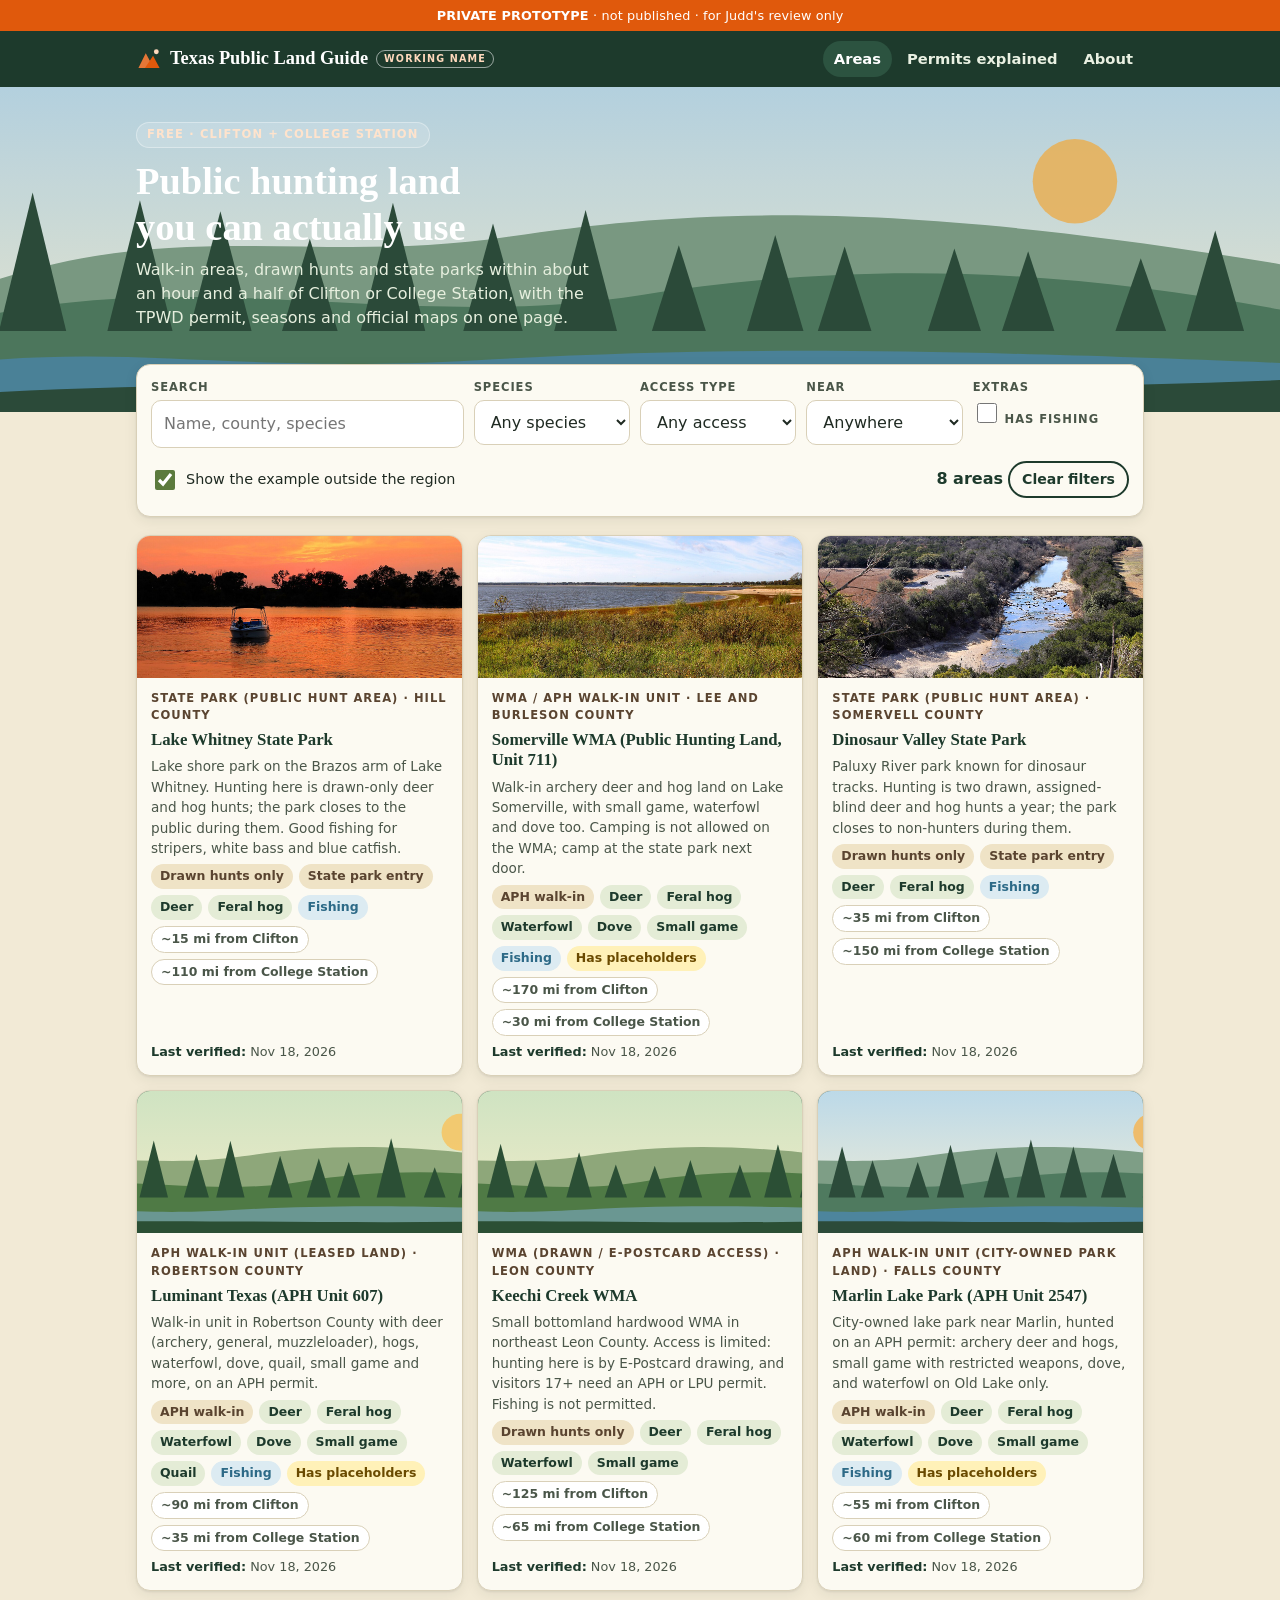
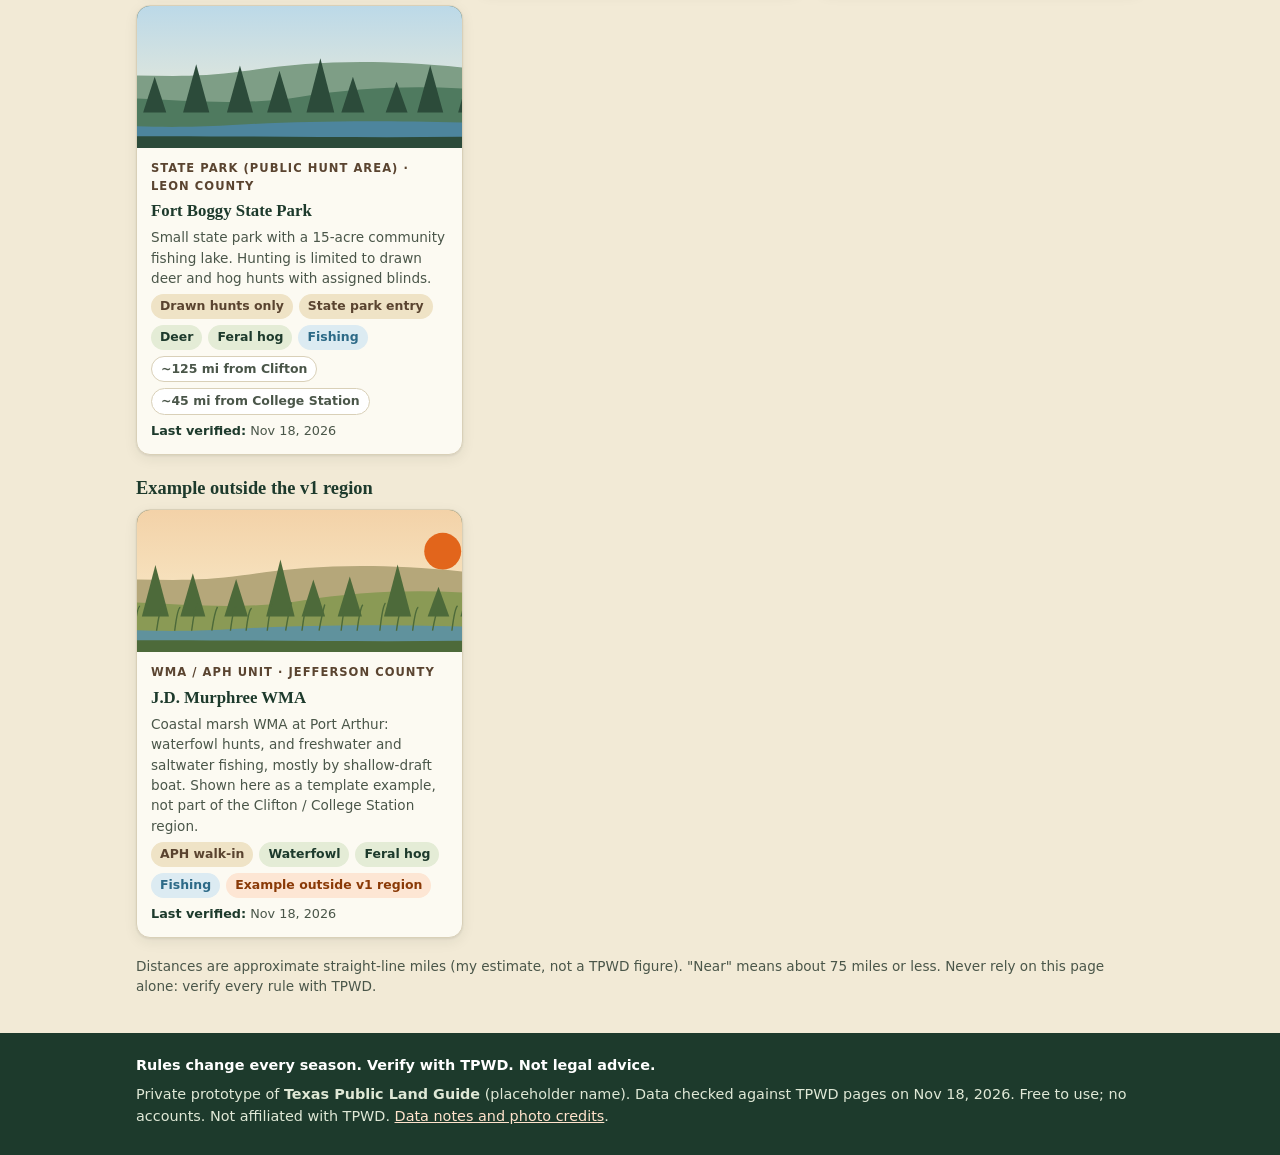
==== index.html @ 7021a3df "Publish the Texas Public Land Guide at the repository root. The finished static site is ready for Gi" ====
<!doctype html><html lang="en"><head><meta charset="utf-8"><meta name="viewport" content="width=device-width,initial-scale=1,viewport-fit=cover"><meta name="theme-color" content="#1d3a2c"><link rel="manifest" href="manifest.webmanifest"><link rel="icon" type="image/png" sizes="192x192" href="icons/icon-192.png"><link rel="apple-touch-icon" sizes="180x180" href="icons/apple-touch-icon.png"><meta name="apple-mobile-web-app-capable" content="yes"><meta name="mobile-web-app-capable" content="yes"><meta name="apple-mobile-web-app-status-bar-style" content="black-translucent"><meta name="apple-mobile-web-app-title" content="TX Public Land"><meta name="robots" content="noindex,nofollow"><link rel="stylesheet" href="css/styles.css"><title>Texas Public Land Guide (working name) · private prototype</title></head>
<body data-page="home"><div id="chrome-top"></div>
<section class="hero"><div class="art" id="hero-art" aria-hidden="true"></div><div class="hero-inner wrap">
<span class="eyebrow">Free · Clifton + College Station</span>
<h1>Public hunting land you can actually use</h1>
<p>Walk-in areas, drawn hunts and state parks within about an hour and a half of Clifton or College Station, with the TPWD permit, seasons and official maps on one page.</p></div></section>
<main class="wrap">
<div class="finder"><form id="finder" role="search" aria-label="Find an area" autocomplete="off">
<div class="field"><label for="q">Search</label><input id="q" name="q" type="search" placeholder="Name, county, species"></div>
<div class="field"><label for="species">Species</label><select id="species" name="species"><option value="">Any species</option><option value="deer">Deer</option><option value="hog">Feral hog</option><option value="waterfowl">Waterfowl</option><option value="dove">Dove</option><option value="small-game">Small game</option><option value="quail">Quail</option></select></div>
<div class="field"><label for="access">Access type</label><select id="access" name="access"><option value="">Any access</option><option value="aph">APH walk-in</option><option value="drawn">Drawn only</option><option value="state-park">State park entry</option></select></div>
<div class="field"><label for="near">Near</label><select id="near" name="near"><option value="">Anywhere</option><option value="clifton">Clifton</option><option value="college-station">College Station</option></select></div>
<div class="field"><span class="flabel">Extras</span><label class="check"><input type="checkbox" name="fishing" id="fishing"> Has fishing</label></div>
<div class="finder-actions" style="grid-column:1/-1"><label class="check"><input type="checkbox" name="outside" id="outside" checked> Show the example outside the region</label><span><span class="count" id="count" aria-live="polite"></span> <button class="btn ghost small" type="button" id="clear">Clear filters</button></span></div>
</form></div>
<div id="list"></div>
<p class="small muted" style="margin-top:18px">Distances are approximate straight-line miles (my estimate, not a TPWD figure). "Near" means about 75 miles or less. Never rely on this page alone: verify every rule with TPWD.</p>
</main><div id="chrome-bottom"></div><script src="data/areas.js"></script><script src="data/photos.js"></script><script src="data/hunting-bot.js"></script><script src="js/app.js"></script></body></html>
---- css/styles.css ----
:root{
  --forest:#1d3a2c; --forest-2:#2c5340; --moss:#5b7a3d; --moss-soft:#e4ecd6;
  --bark:#5a4430; --sand:#f2ead6; --paper:#fcfaf2; --ink:#1f2a22; --ink-soft:#4a5649; --ink-faint:#707a6e;
  --blaze:#e0590c; --blaze-soft:#fde6d4; --water:#2d6a87; --water-soft:#dcebf2;
  --warn-bg:#fff1b8; --warn-ink:#6a4a00; --line:#d9d0b8; --radius:14px;
  --shadow:0 1px 2px rgba(31,42,34,.08),0 4px 14px rgba(31,42,34,.07);
  --serif:Georgia,"Times New Roman",serif; --sans:system-ui,-apple-system,"Segoe UI",Roboto,sans-serif;
}
*{box-sizing:border-box}
html{-webkit-text-size-adjust:100%}
body{margin:0;font-family:var(--sans);color:var(--ink);background:var(--sand);line-height:1.5;font-size:16px}
a{color:var(--water)} a:hover{color:var(--blaze)}
img,svg{max-width:100%}
.wrap{max-width:1040px;margin:0 auto;padding:0 16px}
h1,h2,h3{font-family:var(--serif);line-height:1.2;color:var(--forest);margin:0 0 .5rem}
h1{font-size:1.75rem} h2{font-size:1.3rem;margin-top:0} h3{font-size:1.05rem}
p{margin:.4rem 0 .8rem}
.muted{color:var(--ink-soft)} .small{font-size:.85rem}

/* banner + header */
.proto-bar{background:var(--blaze);color:#fff;font-size:.8rem;font-weight:700;text-align:center;padding:6px 10px;letter-spacing:.01em}
.proto-bar span{font-weight:500}
.site-header{background:var(--forest);color:#fff;position:sticky;top:0;z-index:20}
.site-header .inner{display:flex;align-items:center;justify-content:space-between;gap:10px;padding:10px 16px;flex-wrap:wrap}
.brand{display:flex;align-items:center;gap:8px;color:#fff;text-decoration:none;font-family:var(--serif);font-size:1.15rem;font-weight:700}
.brand svg{width:26px;height:26px}
.working{font:700 .6rem/1 var(--sans);letter-spacing:.12em;text-transform:uppercase;border:1px solid rgba(255,255,255,.55);border-radius:99px;padding:3px 7px;color:#ffd9bd}
.nav{display:flex;gap:4px}
.nav a{color:#e9f0e2;text-decoration:none;padding:7px 11px;border-radius:99px;font-size:.92rem;font-weight:600}
.nav a[aria-current="page"],.nav a:hover{background:var(--forest-2);color:#fff}

/* hero */
.hero{background:var(--forest);color:#fff;position:relative;overflow:hidden}
.hero .art{position:absolute;inset:0;opacity:.95}
.hero .art svg{width:100%;height:100%;display:block}
.hero-inner{position:relative;padding:34px 16px 70px}
.hero h1{color:#fff;font-size:1.9rem;max-width:20ch}
.hero p{max-width:46ch;color:#e6efde}
.eyebrow{display:inline-block;background:rgba(255,255,255,.15);border:1px solid rgba(255,255,255,.35);border-radius:99px;padding:3px 10px;font-size:.72rem;font-weight:700;letter-spacing:.1em;text-transform:uppercase;color:#ffe3cc;margin-bottom:10px}

/* finder */
.finder{background:var(--paper);border:1px solid var(--line);border-radius:var(--radius);box-shadow:var(--shadow);padding:14px;margin:-48px 0 18px;position:relative}
.finder form{display:grid;grid-template-columns:1fr;gap:10px}
.field label,.field .flabel{display:block;font-size:.72rem;font-weight:800;letter-spacing:.08em;text-transform:uppercase;color:var(--ink-soft);margin-bottom:3px}
.field select,.field input[type=search]{width:100%;font:inherit;padding:11px 12px;border:1.5px solid var(--line);border-radius:10px;background:#fff;color:var(--ink);min-height:44px}
.field select:focus,.field input:focus{outline:3px solid #b9d3a2;border-color:var(--moss)}
.check{display:flex;gap:8px;align-items:center;font-size:.9rem;min-height:44px}
.check input{width:20px;height:20px;accent-color:var(--moss)}
.finder-actions{display:flex;gap:10px;align-items:center;justify-content:space-between;flex-wrap:wrap}
.btn{display:inline-flex;align-items:center;justify-content:center;gap:6px;font:inherit;font-weight:700;border-radius:99px;padding:10px 16px;min-height:44px;border:2px solid var(--forest);background:var(--forest);color:#fff;text-decoration:none;cursor:pointer}
.btn:hover{background:var(--forest-2);color:#fff}
.btn.ghost{background:transparent;color:var(--forest)}
.btn.ghost:hover{background:var(--moss-soft);color:var(--forest)}
.btn.small{padding:6px 12px;min-height:36px;font-size:.88rem}
.count{font-weight:700;color:var(--forest)}

/* cards */
.grid{display:grid;gap:14px;grid-template-columns:1fr}
.card{background:var(--paper);border:1px solid var(--line);border-radius:var(--radius);box-shadow:var(--shadow);overflow:hidden;display:flex;flex-direction:column}
.card .thumb{display:block;aspect-ratio:16/7;background:var(--forest-2);overflow:hidden;position:relative}
.card .thumb img,.card .thumb svg{width:100%;height:100%;object-fit:cover;display:block}
.card .body{padding:12px 14px 14px;display:flex;flex-direction:column;gap:6px;flex:1}
.card h3{margin:0}
.card h3 a{color:var(--forest);text-decoration:none}
.card h3 a:hover{color:var(--blaze)}
.kicker{font-size:.72rem;font-weight:800;letter-spacing:.09em;text-transform:uppercase;color:var(--bark)}
.chips{display:flex;flex-wrap:wrap;gap:6px}
.chip{display:inline-block;background:var(--moss-soft);color:var(--forest);border-radius:99px;font-size:.78rem;font-weight:700;padding:3px 9px}
.chip.access{background:#efe3c6;color:var(--bark)}
.chip.water{background:var(--water-soft);color:var(--water)}
.chip.near{background:#fff;border:1px solid var(--line);color:var(--ink-soft);font-weight:600}
.chip.out{background:var(--blaze-soft);color:#8a3a07}
.chip.ph{background:var(--warn-bg);color:var(--warn-ink)}
.verified{font-size:.8rem;color:var(--ink-soft);margin-top:auto}
.verified strong{color:var(--forest)}
.empty{background:var(--paper);border:1px dashed var(--line);border-radius:var(--radius);padding:20px;text-align:center}
.section-label{font-family:var(--serif);font-size:1.15rem;margin:22px 0 10px;color:var(--forest)}

/* area page */
.crumb{font-size:.85rem;margin:14px 0 8px}
.area-hero{border-radius:var(--radius);overflow:hidden;position:relative;background:var(--forest-2);box-shadow:var(--shadow)}
.area-hero .art{aspect-ratio:16/8;max-height:340px}
.area-hero .art img,.area-hero .art svg{width:100%;height:100%;object-fit:cover;display:block}
.photo-credit{font-size:.74rem;color:var(--ink-faint);margin:6px 2px 0}
.area-title{margin:14px 0 4px}
.verify-badge{display:inline-flex;gap:6px;align-items:center;background:var(--moss-soft);border:1px solid #bfd1a6;color:var(--forest);font-weight:800;border-radius:99px;padding:5px 12px;font-size:.88rem;margin:6px 0 4px}
.outside-flag{background:var(--blaze-soft);border:1px solid #f1b88d;color:#7a3406;border-radius:10px;padding:10px 12px;margin:10px 0;font-weight:600}
.disclaimer{background:#fff;border-left:5px solid var(--blaze);padding:10px 12px;border-radius:8px;font-weight:700;margin:14px 0}
.panel{background:var(--paper);border:1px solid var(--line);border-radius:var(--radius);box-shadow:var(--shadow);padding:14px 16px;margin:14px 0}
.panel h2{border-bottom:2px solid var(--moss-soft);padding-bottom:6px}
.facts{display:grid;grid-template-columns:1fr;gap:10px;margin:0}
.facts div{background:#fff;border:1px solid var(--line);border-radius:10px;padding:9px 11px}
.facts dt{font-size:.7rem;font-weight:800;letter-spacing:.09em;text-transform:uppercase;color:var(--ink-soft);margin:0 0 2px}
.facts dd{margin:0}
.permit-list{list-style:none;margin:0;padding:0;display:grid;gap:10px}
.permit-list li{background:#fff;border:1px solid var(--line);border-radius:10px;padding:10px 12px}
.permit-list a{font-weight:700}
.btn-row{display:flex;flex-wrap:wrap;gap:8px}
.kv{display:grid;gap:8px;margin:0;padding:0;list-style:none}
.kv li{background:#fff;border:1px solid var(--line);border-radius:10px;padding:9px 11px}
.kv b{display:block;font-size:.72rem;letter-spacing:.08em;text-transform:uppercase;color:var(--ink-soft)}
.kv .conflict{border-color:#e6a46c;background:var(--blaze-soft)}
.kv .conflict b{color:#8a3a07}
sup.cite{font-size:.68em;font-weight:800;margin-left:1px}
sup.cite a{text-decoration:none;color:var(--water)}
.not-stated{color:var(--ink-faint);font-style:italic}
.ph-flag{display:inline-block;background:var(--warn-bg);color:var(--warn-ink);border:1px dashed #b88a00;border-radius:6px;font-weight:800;font-size:.8em;padding:1px 7px}
.seasons{display:grid;gap:10px}
.season{background:#fff;border:1px solid var(--line);border-radius:10px;padding:10px 12px}
.season.placeholder{background:#fffbea;border-style:dashed;border-color:#c9a227}
.season h3{margin:0 0 3px}
.season .when{font-weight:700;color:var(--bark)}
.fish{border-top:5px solid var(--water)}
.fish h2{border-color:var(--water-soft)}
.fish h3{color:var(--water);margin-top:14px}
.checknotes{background:#f4f8fb;border:1px solid #c9dce8;border-radius:10px;padding:10px 14px}
.checknotes ul{margin:.3rem 0 0;padding-left:1.1rem}
.field-notes{border:2px dashed var(--moss);background:#fff;border-radius:var(--radius);padding:14px 16px;color:var(--ink-soft)}
.sources{padding-left:1.3rem;margin:0}
.sources li{margin-bottom:6px}
.sources li::marker{font-weight:800;color:var(--water)}
details.more summary{cursor:pointer;font-weight:700;color:var(--forest);min-height:36px}
.footer{background:var(--forest);color:#dfe8d6;margin-top:36px;padding:22px 0 28px;font-size:.9rem}
.footer a{color:#ffe3cc}
.footer .disc{font-weight:800;color:#fff;margin-bottom:8px}
.prose h2{margin-top:22px}
.prose ul{padding-left:1.2rem}
.table-wrap{overflow-x:auto}
.simple{width:100%;border-collapse:collapse;background:#fff;border:1px solid var(--line);border-radius:10px;overflow:hidden}
.simple th,.simple td{text-align:left;padding:9px 11px;border-bottom:1px solid var(--line);vertical-align:top;font-size:.93rem}
.simple th{background:#efe8d3;font-size:.72rem;letter-spacing:.08em;text-transform:uppercase;color:var(--ink-soft)}

@media (min-width:640px){
  .grid{grid-template-columns:1fr 1fr}
  .finder form{grid-template-columns:2fr 1fr 1fr}
  .facts{grid-template-columns:1fr 1fr}
  .hero h1{font-size:2.4rem}
}
@media (min-width:900px){
  .grid{grid-template-columns:repeat(3,1fr)}
  .finder form{grid-template-columns:2fr 1fr 1fr 1fr 1fr}
}
@media (max-width:560px){
  .site-header .inner{padding:8px 12px}
  .nav a{padding:7px 9px;font-size:.88rem}
  .working{display:none}
  h1{font-size:1.5rem}
}
@media (prefers-reduced-motion:no-preference){ .card{transition:transform .12s} .card:hover{transform:translateY(-2px)} }

/* ---- installed app (standalone) + notch safe areas ---- */
body{padding-left:env(safe-area-inset-left);padding-right:env(safe-area-inset-right)}
.proto-bar{padding-top:calc(6px + env(safe-area-inset-top))}
.footer{padding-bottom:calc(28px + env(safe-area-inset-bottom))}
.site-header .inner{row-gap:6px}
.back{color:#fff;text-decoration:none;font-weight:700;font-size:.95rem;background:var(--forest-2);border:1px solid rgba(255,255,255,.3);border-radius:99px;padding:8px 14px;min-height:40px;display:inline-flex;align-items:center}
.back:hover{background:var(--blaze);color:#fff}
.site-header .inner:has(.back) .brand span.working{display:none}
@media (max-width:560px){ .site-header .inner:has(.back) .brand{font-size:1rem} }
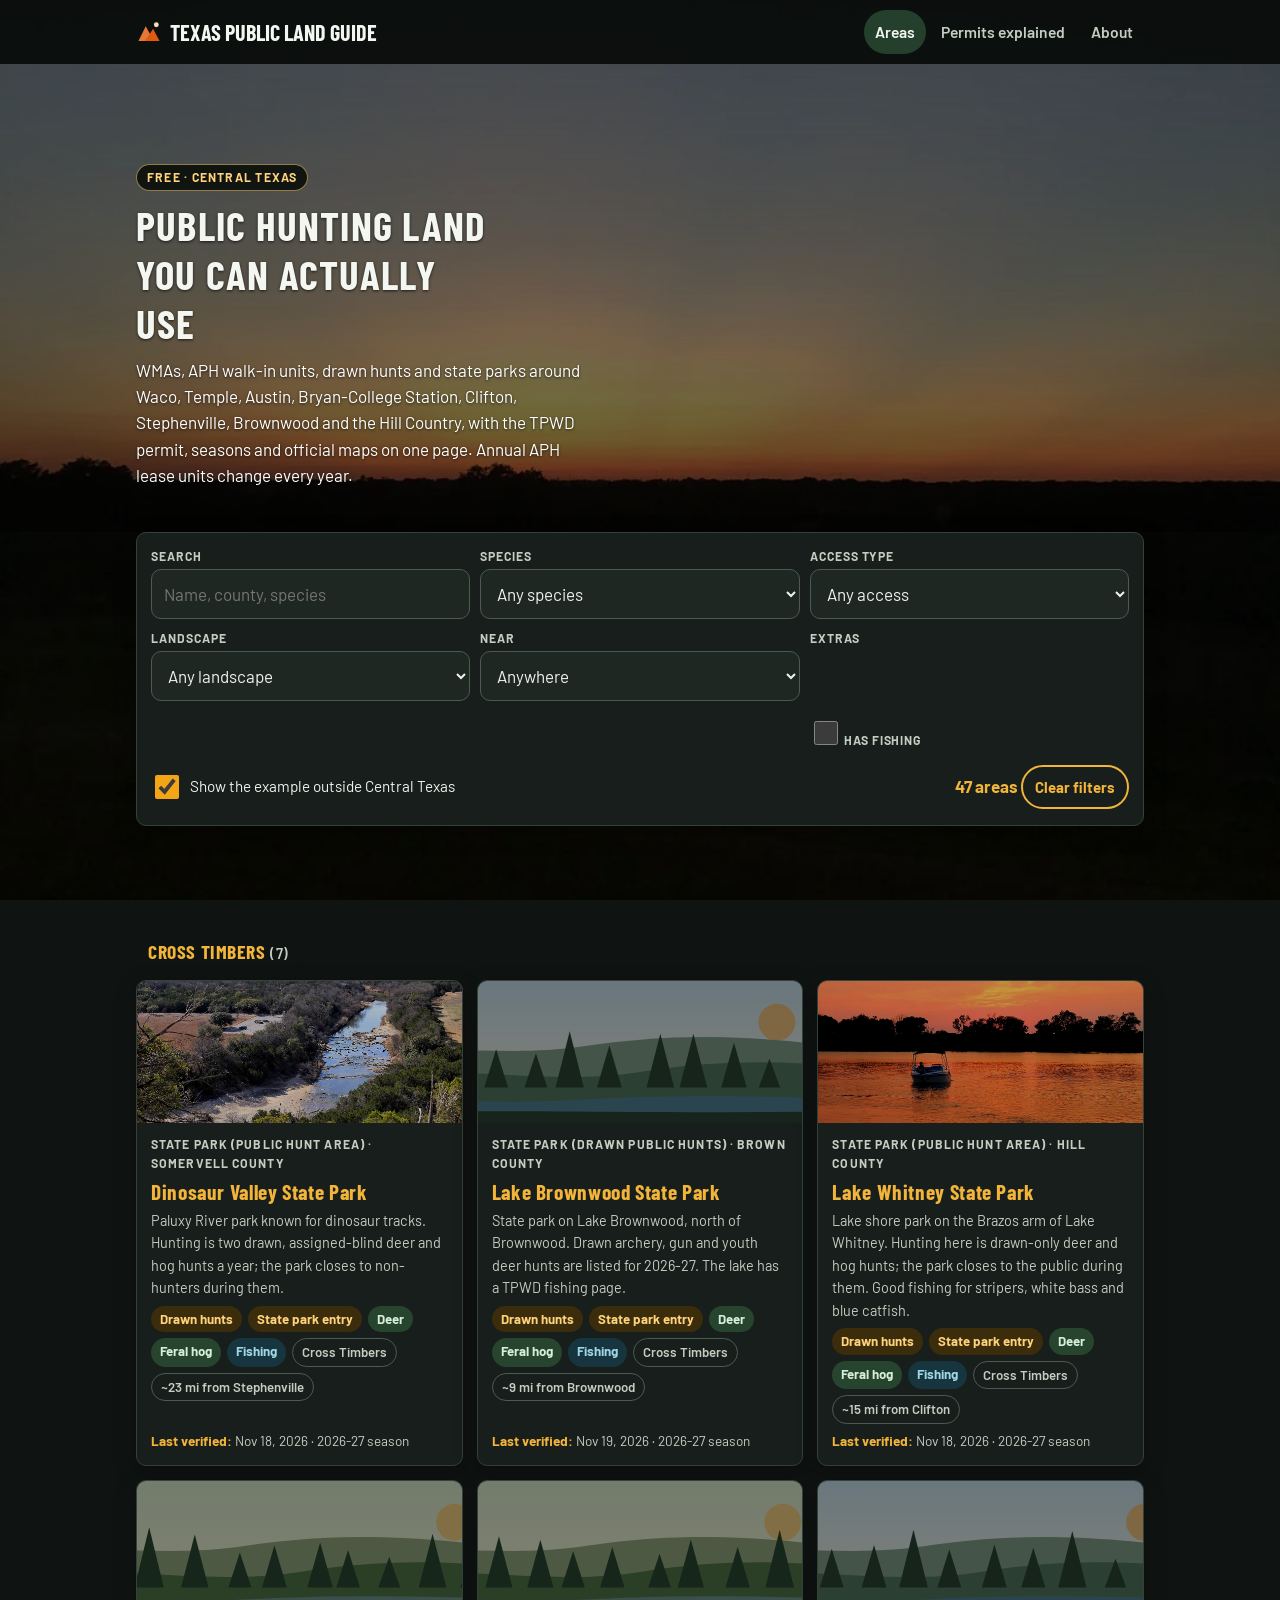
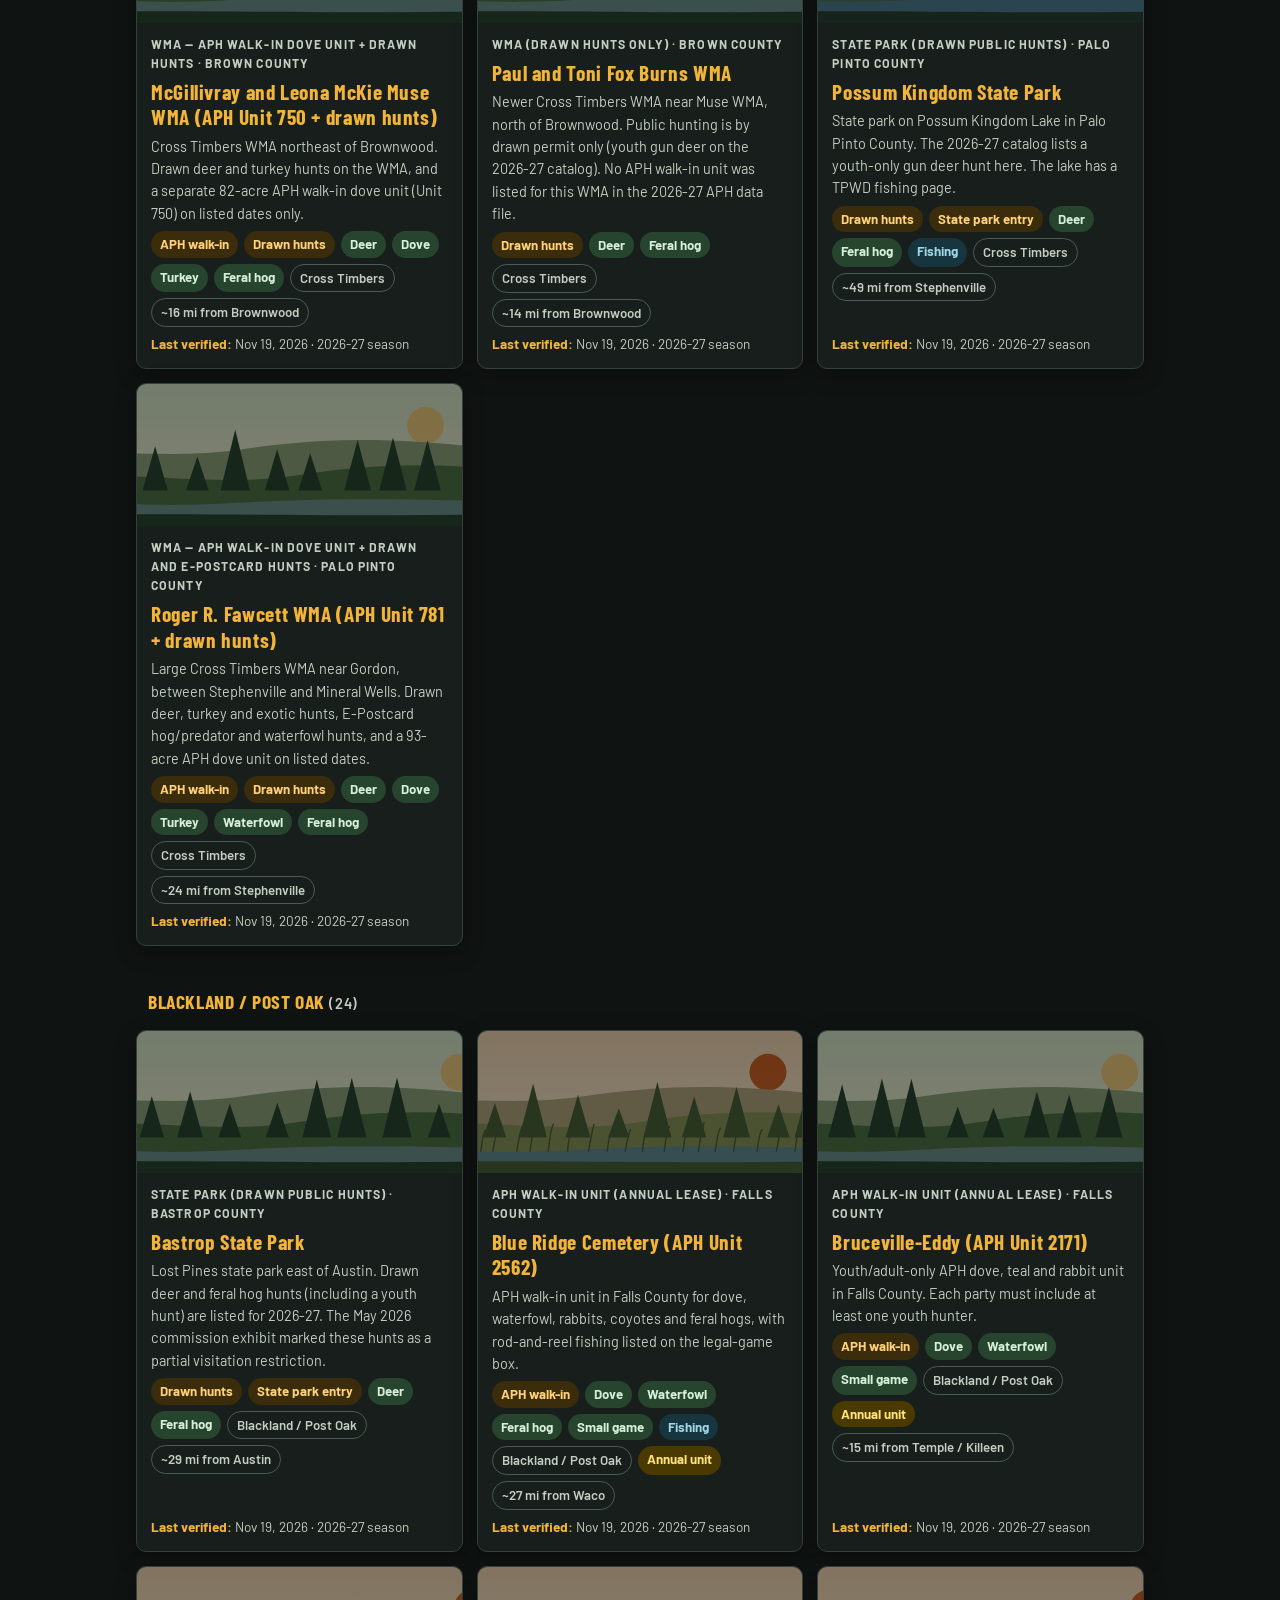
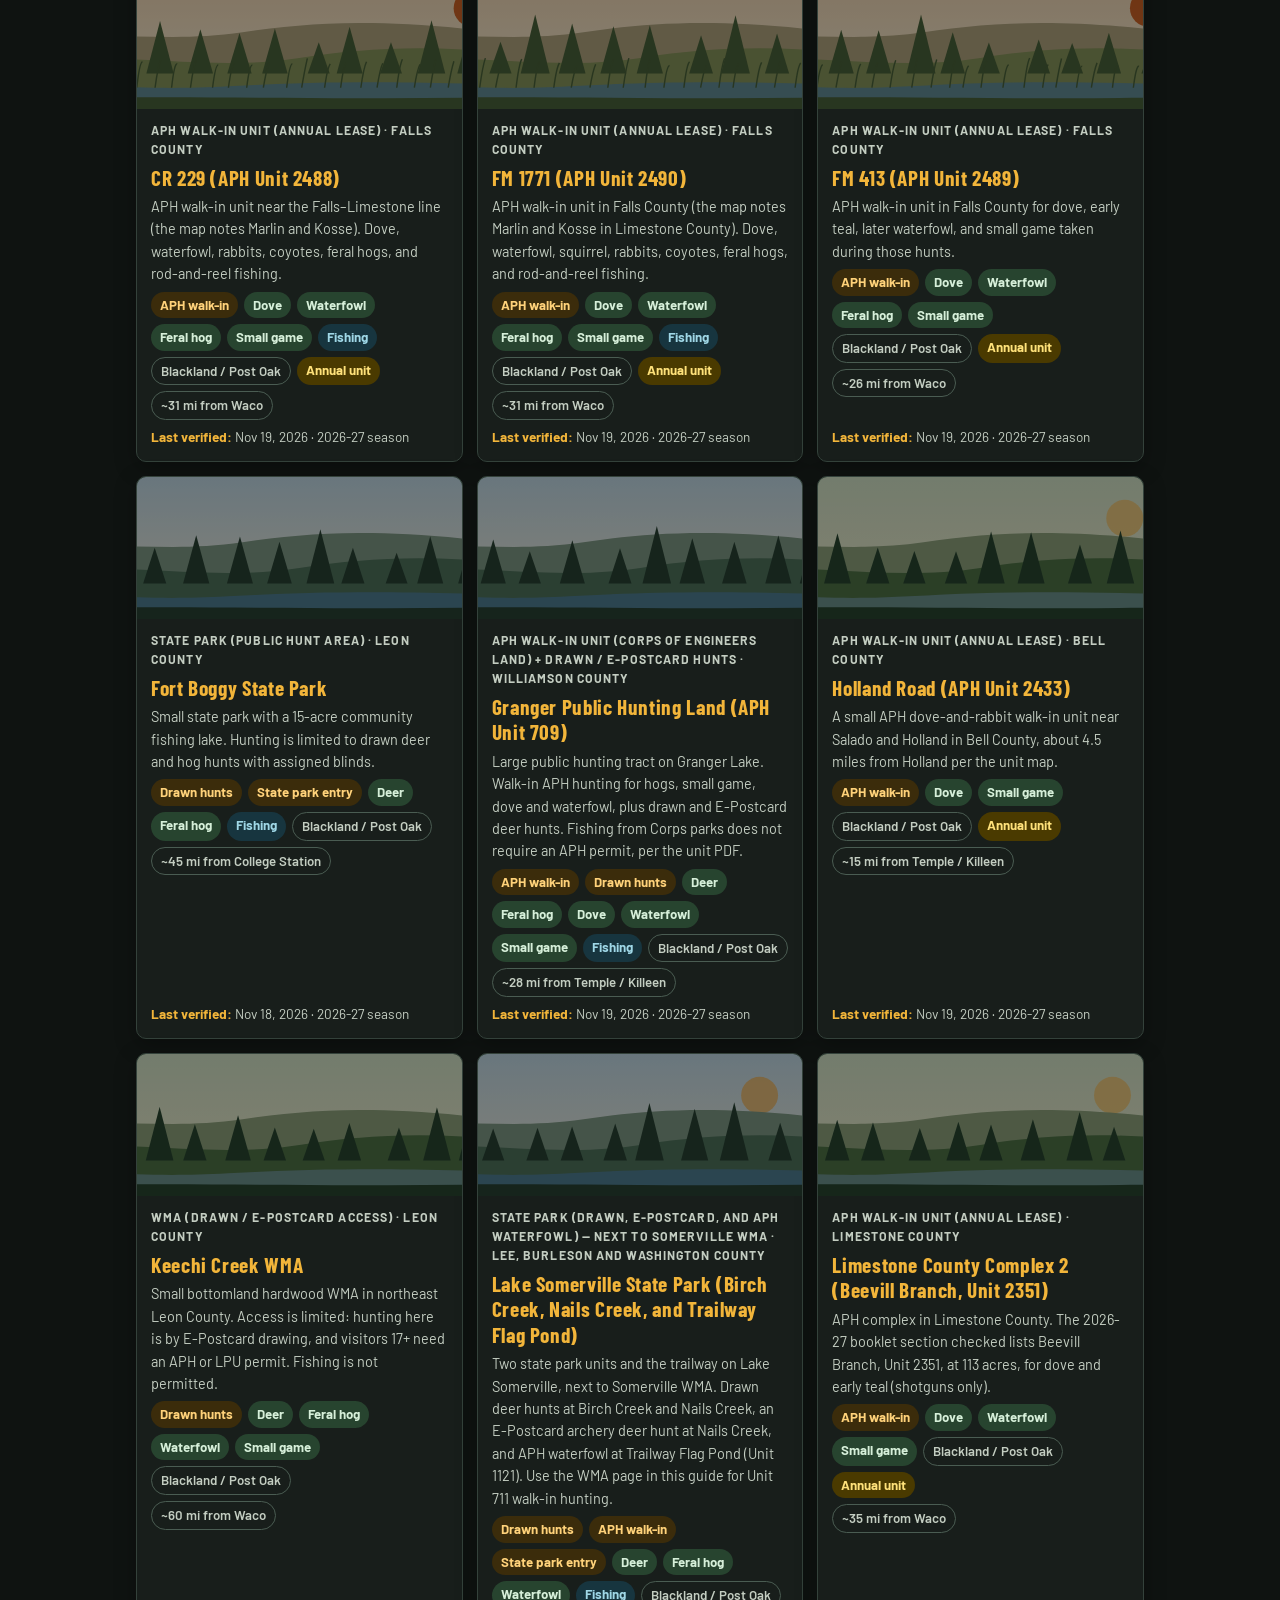
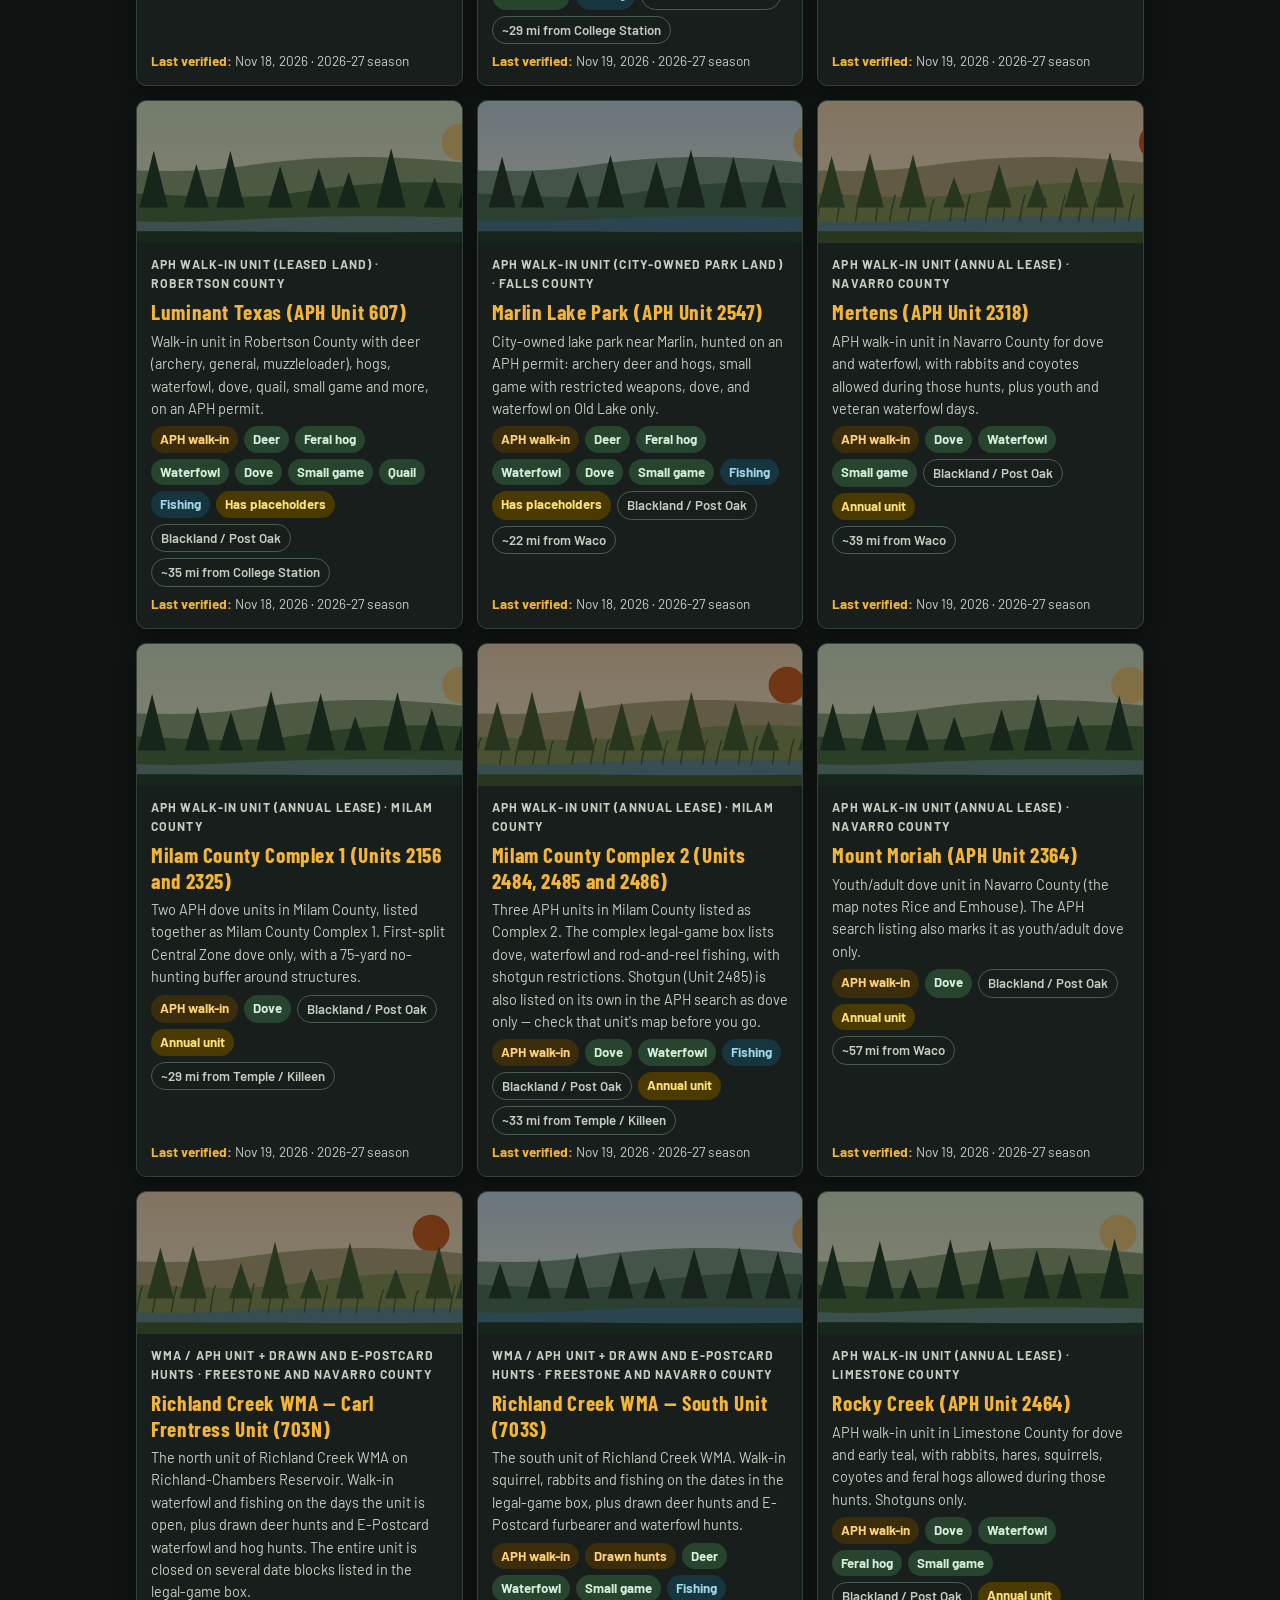
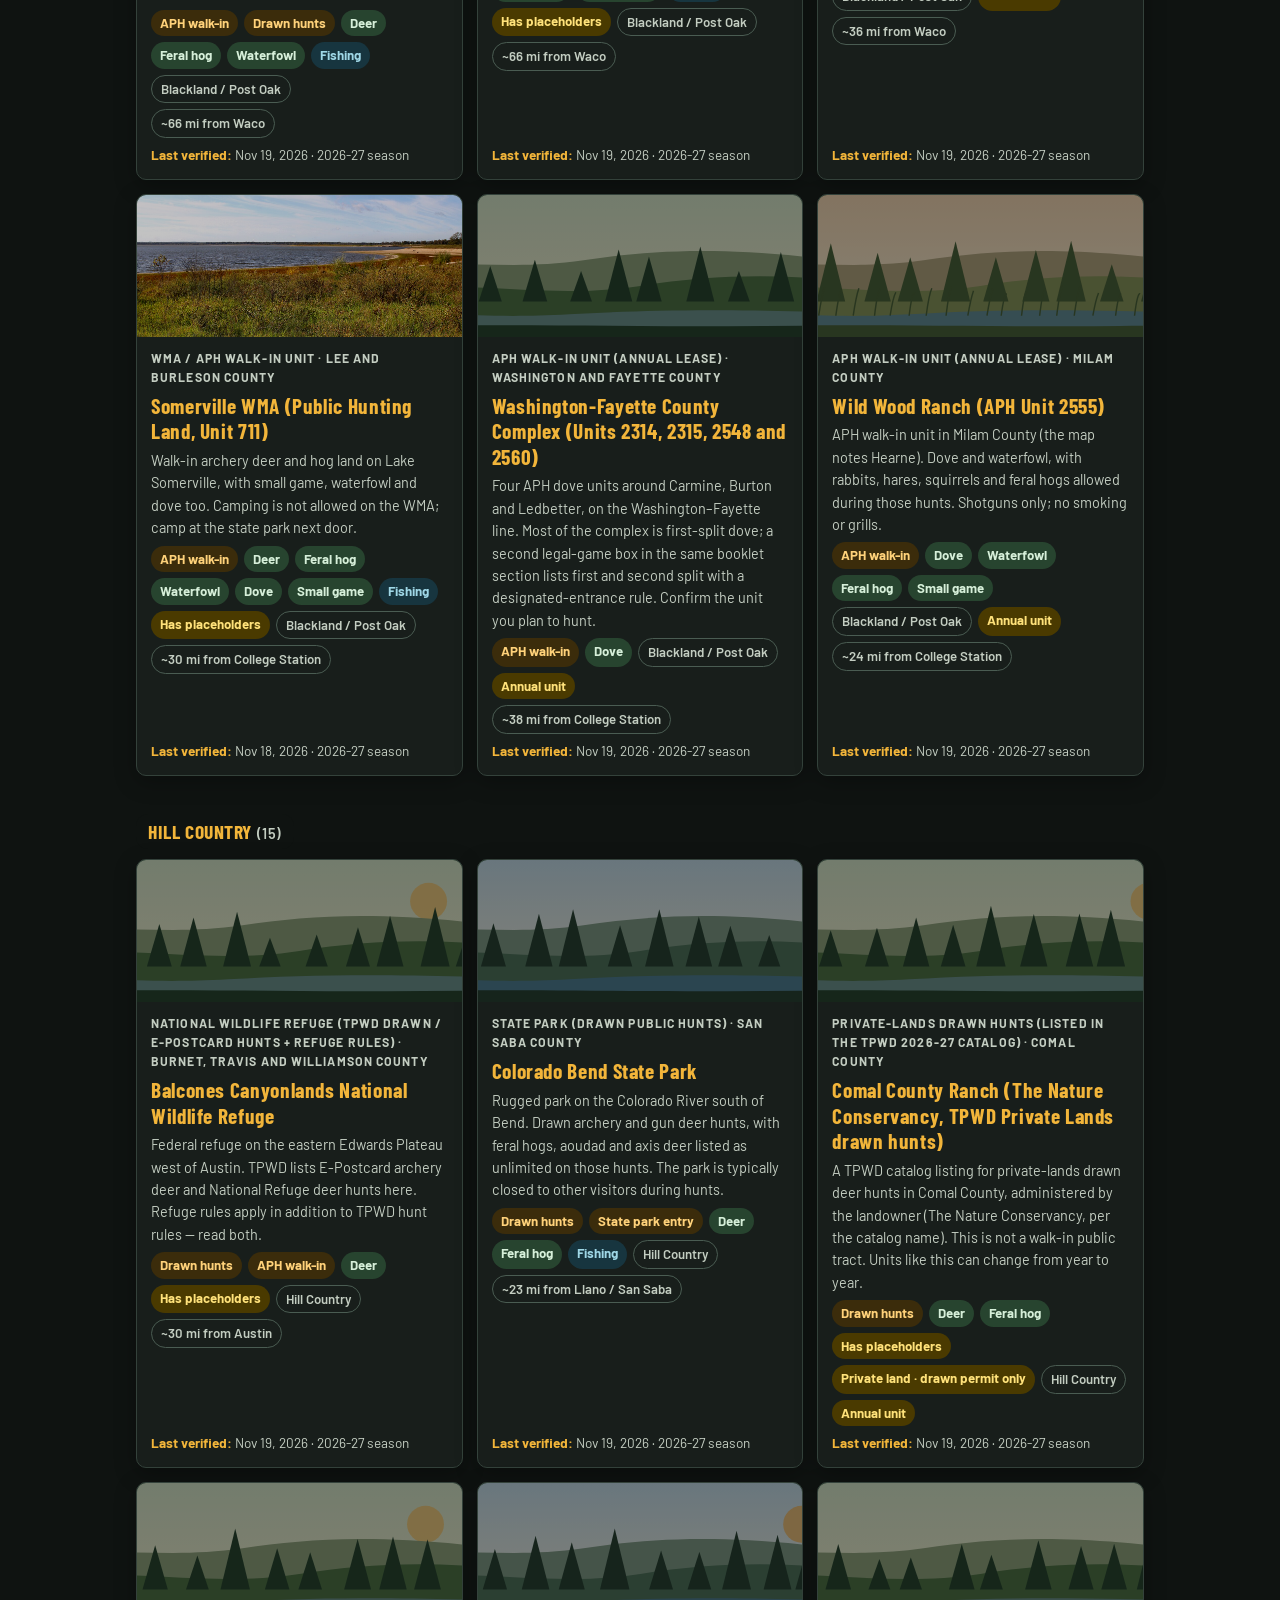
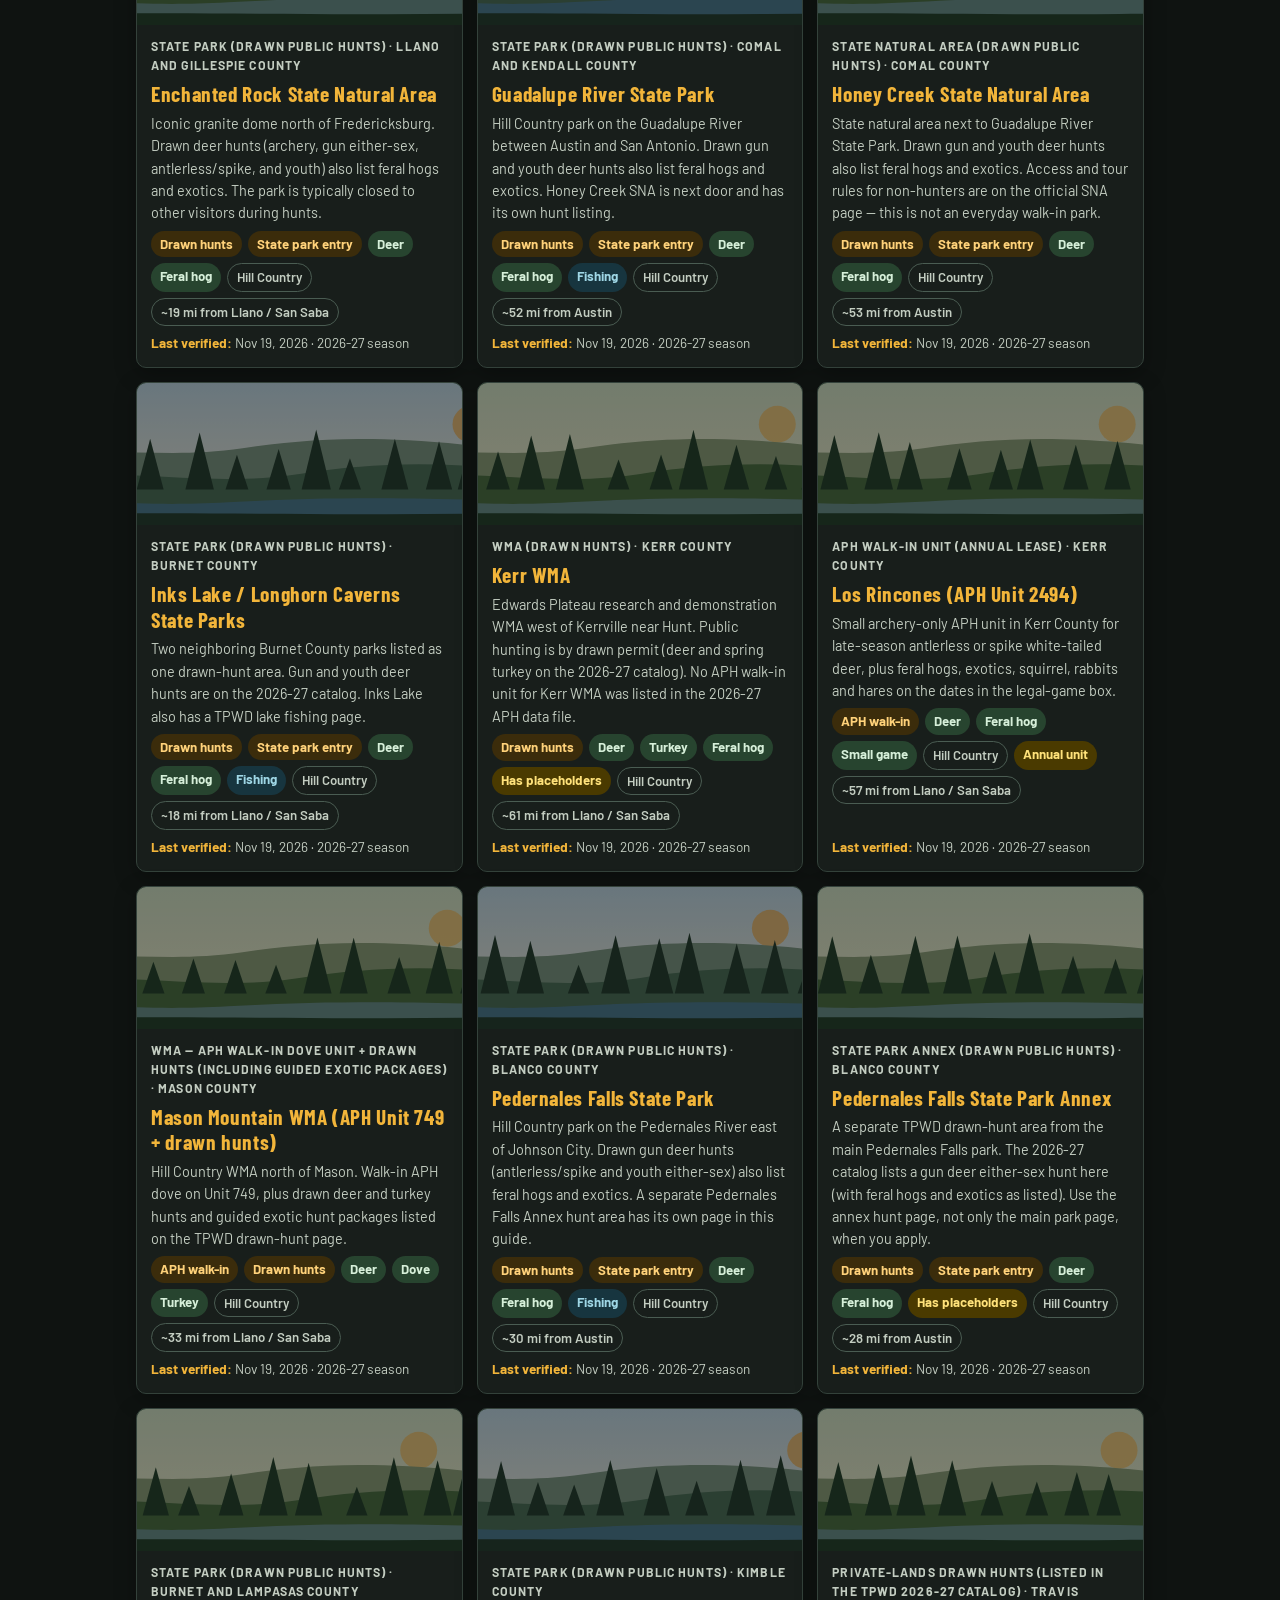
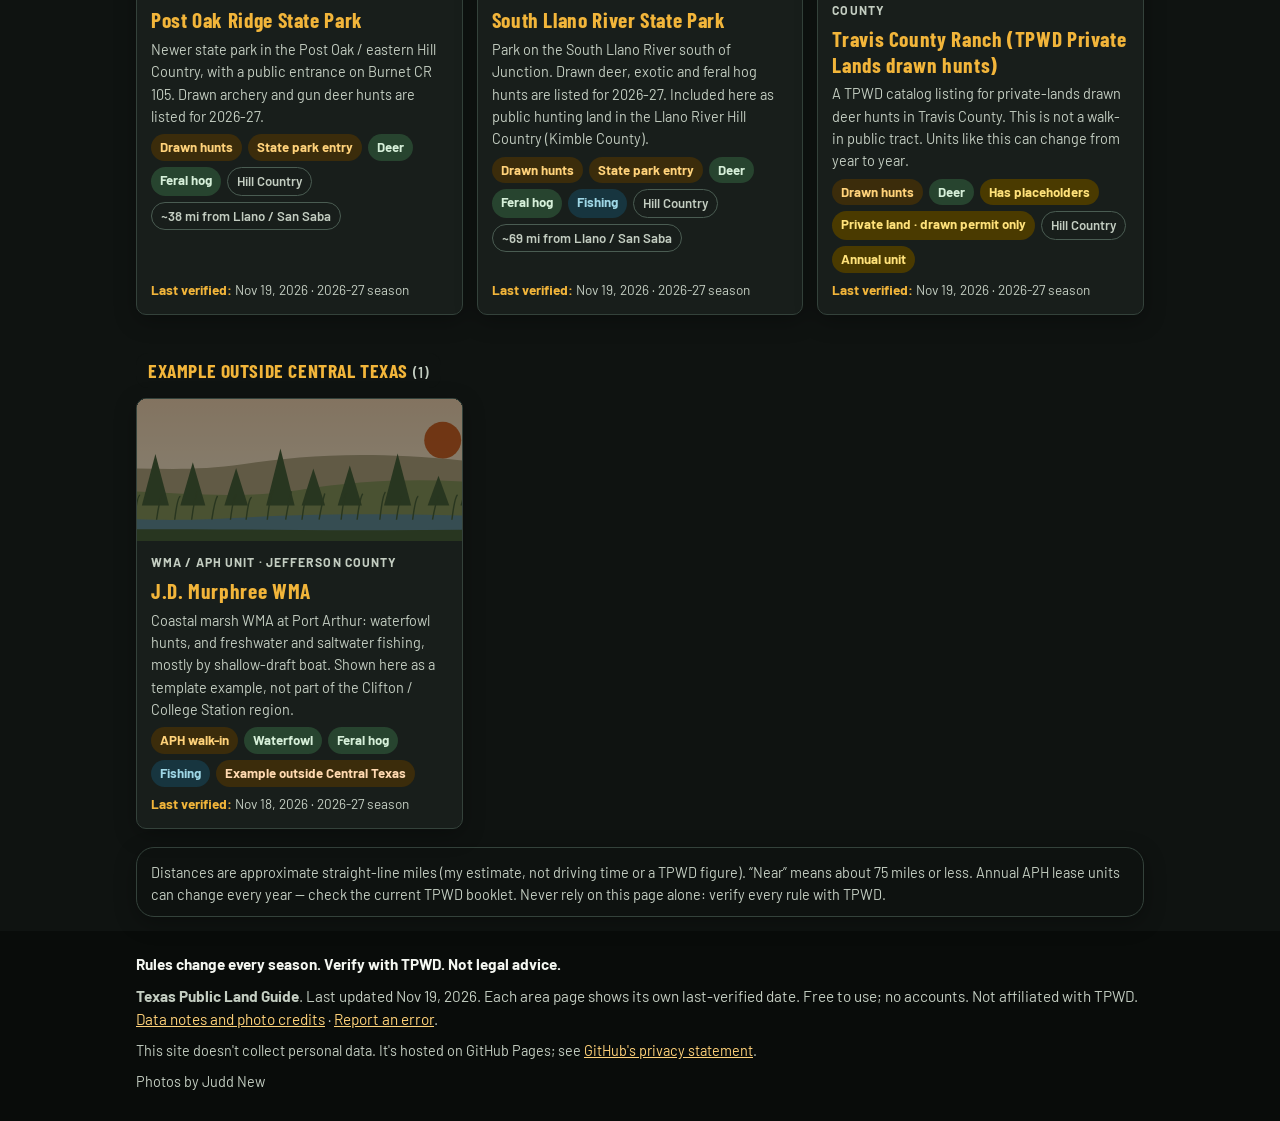
==== commit dc8947ff: "Release v4: Central Texas areas, Night Hunt theme, legal-safety fixes Replace the GitHub Pages site " ====
--- a/index.html
+++ b/index.html
@@ -1,18 +1,19 @@
-<!doctype html><html lang="en"><head><meta charset="utf-8"><meta name="viewport" content="width=device-width,initial-scale=1,viewport-fit=cover"><meta name="theme-color" content="#1d3a2c"><link rel="manifest" href="manifest.webmanifest"><link rel="icon" type="image/png" sizes="192x192" href="icons/icon-192.png"><link rel="apple-touch-icon" sizes="180x180" href="icons/apple-touch-icon.png"><meta name="apple-mobile-web-app-capable" content="yes"><meta name="mobile-web-app-capable" content="yes"><meta name="apple-mobile-web-app-status-bar-style" content="black-translucent"><meta name="apple-mobile-web-app-title" content="TX Public Land"><meta name="robots" content="noindex,nofollow"><link rel="stylesheet" href="css/styles.css"><title>Texas Public Land Guide (working name) · private prototype</title></head>
-<body data-page="home"><div id="chrome-top"></div>
+<!doctype html><html lang="en"><head><meta charset="utf-8"><meta name="viewport" content="width=device-width,initial-scale=1,viewport-fit=cover"><meta name="theme-color" content="#0a0d0b"><link rel="manifest" href="manifest.webmanifest"><link rel="icon" type="image/png" sizes="192x192" href="icons/icon-192.png"><link rel="apple-touch-icon" sizes="180x180" href="icons/apple-touch-icon.png"><meta name="apple-mobile-web-app-capable" content="yes"><meta name="mobile-web-app-capable" content="yes"><meta name="apple-mobile-web-app-status-bar-style" content="black-translucent"><meta name="apple-mobile-web-app-title" content="TX Public Land"><meta name="robots" content="noindex,nofollow"><link rel="preload" href="fonts/barlow-400.woff2" as="font" type="font/woff2" crossorigin><link rel="stylesheet" href="css/styles.css"><title>Texas Public Land Guide · Central Texas public hunting land</title></head>
+<body data-page="home"><div class="bg-photo" aria-hidden="true"><img src="img/bg-pasture.webp" alt="" decoding="async"></div><div id="chrome-top"></div>
 <section class="hero"><div class="art" id="hero-art" aria-hidden="true"></div><div class="hero-inner wrap">
-<span class="eyebrow">Free · Clifton + College Station</span>
+<span class="eyebrow">Free · Central Texas</span>
 <h1>Public hunting land you can actually use</h1>
-<p>Walk-in areas, drawn hunts and state parks within about an hour and a half of Clifton or College Station, with the TPWD permit, seasons and official maps on one page.</p></div></section>
+<p>WMAs, APH walk-in units, drawn hunts and state parks around Waco, Temple, Austin, Bryan-College Station, Clifton, Stephenville, Brownwood and the Hill Country, with the TPWD permit, seasons and official maps on one page. Annual APH lease units change every year.</p></div></section>
 <main class="wrap">
 <div class="finder"><form id="finder" role="search" aria-label="Find an area" autocomplete="off">
 <div class="field"><label for="q">Search</label><input id="q" name="q" type="search" placeholder="Name, county, species"></div>
-<div class="field"><label for="species">Species</label><select id="species" name="species"><option value="">Any species</option><option value="deer">Deer</option><option value="hog">Feral hog</option><option value="waterfowl">Waterfowl</option><option value="dove">Dove</option><option value="small-game">Small game</option><option value="quail">Quail</option></select></div>
-<div class="field"><label for="access">Access type</label><select id="access" name="access"><option value="">Any access</option><option value="aph">APH walk-in</option><option value="drawn">Drawn only</option><option value="state-park">State park entry</option></select></div>
-<div class="field"><label for="near">Near</label><select id="near" name="near"><option value="">Anywhere</option><option value="clifton">Clifton</option><option value="college-station">College Station</option></select></div>
+<div class="field"><label for="species">Species</label><select id="species" name="species"><option value="">Any species</option><option value="deer">Deer</option><option value="hog">Feral hog</option><option value="waterfowl">Waterfowl</option><option value="dove">Dove</option><option value="small-game">Small game</option><option value="quail">Quail</option><option value="turkey">Turkey</option></select></div>
+<div class="field"><label for="access">Access type</label><select id="access" name="access"><option value="">Any access</option><option value="aph">APH walk-in</option><option value="drawn">Drawn hunts</option><option value="state-park">State park entry</option></select></div>
+<div class="field"><label for="landscape">Landscape</label><select id="landscape" name="landscape"><option value="">Any landscape</option><option value="cross-timbers">Cross Timbers</option><option value="blackland-post-oak">Blackland / Post Oak</option><option value="hill-country">Hill Country</option></select></div>
+<div class="field"><label for="near">Near</label><select id="near" name="near"><option value="">Anywhere</option><option value="clifton">Clifton</option><option value="college-station">College Station</option><option value="waco">Waco</option><option value="temple">Temple / Killeen</option><option value="austin">Austin</option><option value="stephenville">Stephenville</option><option value="brownwood">Brownwood</option><option value="llano">Llano / San Saba</option></select></div>
 <div class="field"><span class="flabel">Extras</span><label class="check"><input type="checkbox" name="fishing" id="fishing"> Has fishing</label></div>
-<div class="finder-actions" style="grid-column:1/-1"><label class="check"><input type="checkbox" name="outside" id="outside" checked> Show the example outside the region</label><span><span class="count" id="count" aria-live="polite"></span> <button class="btn ghost small" type="button" id="clear">Clear filters</button></span></div>
+<div class="finder-actions" style="grid-column:1/-1"><label class="check"><input type="checkbox" name="outside" id="outside" checked> Show the example outside Central Texas</label><span><span class="count" id="count" aria-live="polite"></span> <button class="btn ghost small" type="button" id="clear">Clear filters</button></span></div>
 </form></div>
 <div id="list"></div>
-<p class="small muted" style="margin-top:18px">Distances are approximate straight-line miles (my estimate, not a TPWD figure). "Near" means about 75 miles or less. Never rely on this page alone: verify every rule with TPWD.</p>
-</main><div id="chrome-bottom"></div><script src="data/areas.js"></script><script src="data/photos.js"></script><script src="data/hunting-bot.js"></script><script src="js/app.js"></script></body></html>
+<p class="small muted sheet-block" style="margin-top:18px">Distances are approximate straight-line miles (my estimate, not driving time or a TPWD figure). “Near” means about 75 miles or less. Annual APH lease units can change every year — check the current TPWD booklet. Never rely on this page alone: verify every rule with TPWD.</p>
+</main><div id="chrome-bottom"></div><script src="data/areas.js"></script><script src="data/areas-central.js"></script><script src="data/photos.js"></script><script src="data/hunting-bot.js"></script><script src="js/app.js"></script></body></html>
--- a/css/styles.css
+++ b/css/styles.css
@@ -1,3 +1,9 @@
+/* Self-hosted fonts: Barlow + Barlow Condensed (SIL OFL 1.1, see fonts/OFL.txt). Latin subset, weights in use. */
+@font-face{font-family:'Barlow';font-style:normal;font-weight:400;font-display:swap;src:url('../fonts/barlow-400.woff2') format('woff2');unicode-range:U+0000-00FF, U+0131, U+0152-0153, U+02BB-02BC, U+02C6, U+02DA, U+02DC, U+0304, U+0308, U+0329, U+2000-206F, U+20AC, U+2122, U+2191, U+2193, U+2212, U+2215, U+FEFF, U+FFFD}
+@font-face{font-family:'Barlow';font-style:normal;font-weight:500;font-display:swap;src:url('../fonts/barlow-500.woff2') format('woff2');unicode-range:U+0000-00FF, U+0131, U+0152-0153, U+02BB-02BC, U+02C6, U+02DA, U+02DC, U+0304, U+0308, U+0329, U+2000-206F, U+20AC, U+2122, U+2191, U+2193, U+2212, U+2215, U+FEFF, U+FFFD}
+@font-face{font-family:'Barlow';font-style:normal;font-weight:600;font-display:swap;src:url('../fonts/barlow-600.woff2') format('woff2');unicode-range:U+0000-00FF, U+0131, U+0152-0153, U+02BB-02BC, U+02C6, U+02DA, U+02DC, U+0304, U+0308, U+0329, U+2000-206F, U+20AC, U+2122, U+2191, U+2193, U+2212, U+2215, U+FEFF, U+FFFD}
+@font-face{font-family:'Barlow';font-style:normal;font-weight:700;font-display:swap;src:url('../fonts/barlow-700.woff2') format('woff2');unicode-range:U+0000-00FF, U+0131, U+0152-0153, U+02BB-02BC, U+02C6, U+02DA, U+02DC, U+0304, U+0308, U+0329, U+2000-206F, U+20AC, U+2122, U+2191, U+2193, U+2212, U+2215, U+FEFF, U+FFFD}
+@font-face{font-family:'Barlow Condensed';font-style:normal;font-weight:700;font-display:swap;src:url('../fonts/barlow-condensed-700.woff2') format('woff2');unicode-range:U+0000-00FF, U+0131, U+0152-0153, U+02BB-02BC, U+02C6, U+02DA, U+02DC, U+0304, U+0308, U+0329, U+2000-206F, U+20AC, U+2122, U+2191, U+2193, U+2212, U+2215, U+FEFF, U+FFFD}
 :root{
   --forest:#1d3a2c; --forest-2:#2c5340; --moss:#5b7a3d; --moss-soft:#e4ecd6;
   --bark:#5a4430; --sand:#f2ead6; --paper:#fcfaf2; --ink:#1f2a22; --ink-soft:#4a5649; --ink-faint:#707a6e;
@@ -18,13 +24,10 @@
 .muted{color:var(--ink-soft)} .small{font-size:.85rem}
 
 /* banner + header */
-.proto-bar{background:var(--blaze);color:#fff;font-size:.8rem;font-weight:700;text-align:center;padding:6px 10px;letter-spacing:.01em}
-.proto-bar span{font-weight:500}
 .site-header{background:var(--forest);color:#fff;position:sticky;top:0;z-index:20}
 .site-header .inner{display:flex;align-items:center;justify-content:space-between;gap:10px;padding:10px 16px;flex-wrap:wrap}
 .brand{display:flex;align-items:center;gap:8px;color:#fff;text-decoration:none;font-family:var(--serif);font-size:1.15rem;font-weight:700}
 .brand svg{width:26px;height:26px}
-.working{font:700 .6rem/1 var(--sans);letter-spacing:.12em;text-transform:uppercase;border:1px solid rgba(255,255,255,.55);border-radius:99px;padding:3px 7px;color:#ffd9bd}
 .nav{display:flex;gap:4px}
 .nav a{color:#e9f0e2;text-decoration:none;padding:7px 11px;border-radius:99px;font-size:.92rem;font-weight:600}
 .nav a[aria-current="page"],.nav a:hover{background:var(--forest-2);color:#fff}
@@ -75,6 +78,7 @@
 .verified strong{color:var(--forest)}
 .empty{background:var(--paper);border:1px dashed var(--line);border-radius:var(--radius);padding:20px;text-align:center}
 .section-label{font-family:var(--serif);font-size:1.15rem;margin:22px 0 10px;color:var(--forest)}
+.section-label .muted{font-family:var(--sans);font-weight:600}
 
 /* area page */
 .crumb{font-size:.85rem;margin:14px 0 8px}
@@ -132,28 +136,156 @@
 
 @media (min-width:640px){
   .grid{grid-template-columns:1fr 1fr}
-  .finder form{grid-template-columns:2fr 1fr 1fr}
+  .finder form{grid-template-columns:repeat(2,1fr)}
   .facts{grid-template-columns:1fr 1fr}
   .hero h1{font-size:2.4rem}
 }
 @media (min-width:900px){
   .grid{grid-template-columns:repeat(3,1fr)}
-  .finder form{grid-template-columns:2fr 1fr 1fr 1fr 1fr}
+  .finder form{grid-template-columns:repeat(3,1fr)}
 }
 @media (max-width:560px){
   .site-header .inner{padding:8px 12px}
   .nav a{padding:7px 9px;font-size:.88rem}
-  .working{display:none}
-  h1{font-size:1.5rem}
+    h1{font-size:1.5rem}
 }
 @media (prefers-reduced-motion:no-preference){ .card{transition:transform .12s} .card:hover{transform:translateY(-2px)} }
 
 /* ---- installed app (standalone) + notch safe areas ---- */
 body{padding-left:env(safe-area-inset-left);padding-right:env(safe-area-inset-right)}
-.proto-bar{padding-top:calc(6px + env(safe-area-inset-top))}
 .footer{padding-bottom:calc(28px + env(safe-area-inset-bottom))}
 .site-header .inner{row-gap:6px}
 .back{color:#fff;text-decoration:none;font-weight:700;font-size:.95rem;background:var(--forest-2);border:1px solid rgba(255,255,255,.3);border-radius:99px;padding:8px 14px;min-height:40px;display:inline-flex;align-items:center}
 .back:hover{background:var(--blaze);color:#fff}
-.site-header .inner:has(.back) .brand span.working{display:none}
-@media (max-width:560px){ .site-header .inner:has(.back) .brand{font-size:1rem} }
+.site-header .inner:has(.back) .brand span@media (max-width:560px){ .site-header .inner:has(.back) .brand{font-size:1rem} }
+
+/* ===== Night Hunt (the one theme) ===== */
+:root{
+ --serif:"Barlow Condensed","Arial Narrow",system-ui,sans-serif; --sans:"Barlow",system-ui,-apple-system,"Segoe UI",Roboto,sans-serif;
+ --sand:#0f1311; --paper:#181e1b; --ink:#eef2ec; --ink-soft:#c3cdc1; --ink-faint:#9aa699; --line:#34423b; --radius:10px;
+ --forest:#f2b53a; --forest-2:#24402c; --blaze:#f2a516; --blaze-soft:#3b2c0b; --water:#9fd7e6; --water-soft:#17353f;
+ --warn-bg:#4a3a00; --warn-ink:#ffe27a;
+}
+html{font-size:17px}
+body{background-color:#0f1311;color:#eef2ec;font-family:"Barlow",system-ui,-apple-system,"Segoe UI",Roboto,sans-serif;line-height:1.55}
+h1,h2,h3{font-family:"Barlow Condensed","Arial Narrow",system-ui,sans-serif;color:#f2b53a;font-weight:700;letter-spacing:.03em}
+a{color:#f2b53a} a:hover{color:#ffd27a}
+.site-header,.footer{background:#0a0d0b}
+.hero{background:#0a0d0b}
+.hero .art{opacity:.4} .hero .art svg{filter:brightness(.55) saturate(.8) contrast(1.05)} .card .thumb svg,.area-hero svg{filter:brightness(.55) saturate(.8) contrast(1.05)}
+.hero-inner h1,.hero h1,.hero p{color:#f4f7f1;text-shadow:0 1px 2px rgba(0,0,0,.45)}
+.hero p{color:#c3cdc1}
+.brand,.site-header a{color:#f4f7f1}
+.nav a{color:#c3cdc1;min-height:44px;display:inline-flex;align-items:center}
+.nav a[aria-current="page"],.nav a:hover{background:#24402c;color:#f4f7f1}
+.eyebrow{color:#f4f7f1}
+.footer{color:#c3cdc1} .footer a{color:#f4f7f1} .footer .disc{color:#f4f7f1}
+.finder,.card,.panel,.empty{background:#181e1b;border-color:#34423b}
+.card h3 a{color:#f2b53a} .card h3 a:hover{color:#ffd27a}
+.field select,.field input[type=search],.facts div,.permit-list li,.kv li,.season,.field-notes,.disclaimer,.simple,.permit-list li{background:#1f2723;color:#eef2ec;border-color:#34423b}
+.field select,.field input[type=search]{min-height:50px;font-size:1rem}
+.field select:focus,.field input:focus{outline:3px solid #f2a516;border-color:#f2a516}
+.check{min-height:48px} .check input{width:24px;height:24px;accent-color:#f2a516}
+.disclaimer{border-left-color:#f2a516;color:#eef2ec}
+.kicker{color:#c3cdc1}
+.chip{background:#27442f;color:#d6efd9}
+.chip.access{background:#3b2c0b;color:#ffd27a}
+.chip.water{background:#17353f;color:#9fd7e6}
+.chip.near{background:#1f2723;border-color:#34423b;color:#c3cdc1}
+.chip.out{background:#3b2c0b;color:#ffd9b0}
+.chip.ph{background:#4a3a00;color:#ffe27a}
+.btn{background:#f2a516;color:#111611;border-color:#f2a516;min-height:48px;padding:11px 18px}
+.btn:hover{background:#f2a516;border-color:#f2a516;color:#111611}
+.btn.ghost{background:transparent;color:#f2b53a;border-color:#f2b53a}
+.btn.ghost:hover{background:#27442f;color:#d6efd9}
+.btn.small{min-height:44px}
+.back{min-height:44px;background:#24402c;color:#f4f7f1;border-color:#c3cdc1}
+.back:hover{background:#f2a516;color:#111611}
+.count{color:#f2b53a}
+.verify-badge{background:#27442f;color:#d6efd9;border-color:#34423b}
+.outside-flag{background:#3b2c0b;border-color:#f2a516;color:#ffd9b0}
+.ph-flag{background:#4a3a00;color:#ffe27a;border-color:#f2a516}
+.season.placeholder{background:#4a3a00;border-color:#f2a516;color:#ffe27a}
+.season .when{color:#f2b53a}
+.kv li b,.facts dt{color:#c3cdc1}
+.kv .conflict{background:#3d1f0e;border-color:#f2a516} .kv .conflict b{color:#ffd9b0}
+.checknotes{background:#16262c;border-color:#2f5662;color:#eef2ec}
+.panel h2{border-bottom-color:#27442f}
+.fish{border-top-color:#9fd7e6} .fish h3{color:#9fd7e6}
+.field-notes{border-color:#f2a516;color:#c3cdc1}
+.simple th{background:#252f2a;color:#c3cdc1} .simple td,.simple th{border-bottom-color:#34423b}
+.not-stated,.photo-credit{color:#9aa699}
+sup.cite a{color:#f2b53a}
+details.more summary{color:#f2b53a;min-height:44px;display:flex;align-items:center}
+.permit-list a{color:#f2b53a}
+
+:root{color-scheme:dark}
+body{font-size:17px}
+h1{font-size:2rem;text-transform:uppercase}
+h2{font-size:1.5rem;text-transform:uppercase}
+h3{font-size:1.25rem}
+.brand{text-transform:uppercase;font-size:1.3rem}
+.hero h1{font-size:2.4rem}
+.hero .art{opacity:.5}
+.card .thumb img,.area-hero img{filter:brightness(.75) contrast(1.05)}
+.field select,.field input[type=search]{background:#1f2723;color:#eef2ec;border-color:#4a5c52}
+.field select option{background:#1f2723;color:#eef2ec}
+.eyebrow{background:rgba(242,165,22,.16);color:#ffd27a;border-color:rgba(242,165,22,.5)}
+.photo-credit,.not-stated{color:#9aa699}
+.back{background:#24402c;border-color:#4f7a58}
+.btn.ghost{color:#f2b53a;border-color:#f2b53a}
+.btn.ghost:hover{background:#2a2a14;color:#ffd27a}
+.btn:hover{background:#ffc247;color:#111611}
+.chip.near{background:transparent;border-color:#4a5c52;color:#c3cdc1}
+.footer a{color:#ffd27a}
+.sources li::marker{color:#f2b53a}
+sup.cite a{color:#7fc4dc}
+
+
+/* ===== Photo background (Judd's photos) =====
+   iOS-safe: a position:fixed layer (not background-attachment:fixed). One photo per page type. */
+html{background:#0f1311}
+body{background:transparent;background-image:none;padding-top:0}
+.bg-photo{position:fixed;left:0;top:0;width:100%;height:100vh;height:100lvh;z-index:-1;overflow:hidden;background:#0f1311;transform:translateZ(0);pointer-events:none}
+.bg-photo img{width:100%;height:100%;object-fit:cover;object-position:center;display:block}
+.bg-photo::after{content:"";position:absolute;inset:0;background:rgba(0,0,0,var(--ov,.22))}
+body[data-page="home"]{--ov:.22}            /* pasture */
+body[data-page="area"]{--ov:.30}            /* lake dusk */
+body[data-page="permits"],body[data-page="about"]{--ov:.18}   /* pier */
+body[data-page="home"] .bg-photo img{object-position:50% 62%}
+
+/* hero: photo shows through, dark scrim keeps the white headline >= 6:1 */
+.hero{background:linear-gradient(180deg,rgba(0,0,0,.28),rgba(0,0,0,.5));min-height:52vh;display:flex;align-items:flex-end}
+.hero .art{display:none}
+.hero-inner{padding:48px 16px 30px;width:100%}
+.hero h1,.hero p{text-shadow:0 1px 3px rgba(0,0,0,.7)}
+.hero p{color:#fff}
+.eyebrow{background:rgba(8,12,9,.86);border-color:rgba(255,210,122,.55);color:#ffd27a;text-shadow:none}
+.site-header{background:rgba(8,11,9,.95);padding-top:env(safe-area-inset-top)}
+
+/* content slides over the photo: solid cards/blocks with "photo windows" between major sections */
+main{background:none;padding:14px 10px 40px;max-width:1040px;margin:0 auto;position:relative}
+.sheet-block{background:#0f1311;background:color-mix(in srgb,#0f1311 96%,transparent);border-radius:18px;padding:14px 14px 10px;box-shadow:0 6px 22px rgba(0,0,0,.3);border:1px solid var(--line)}
+.sheet-block h1{margin-top:0}
+.finder{margin-top:0;box-shadow:0 6px 22px rgba(0,0,0,.3)}
+.card,.panel,.empty{box-shadow:0 6px 22px rgba(0,0,0,.28)}
+.section-label{display:inline-block;background:#0f1311;color:#f2b53a;border-radius:12px;padding:6px 12px;margin-top:38px}
+#list{margin-top:70px}
+#fishing,#notes,#sources{margin-top:70px}
+body[data-page="area"] main,body[data-page="permits"] main,body[data-page="about"] main{margin-top:18vh}
+body[data-page="permits"] .panel:nth-of-type(3),body[data-page="permits"] .panel:nth-of-type(6){margin-top:70px}
+.footer{margin-top:0;background:#090c0a;padding-bottom:calc(28px + env(safe-area-inset-bottom))}
+.bg-credit{margin-top:8px}
+.bg-credit a{color:inherit}
+.crumb{margin-top:0}
+.area-hero{box-shadow:none}
+
+/* ===== release additions ===== */
+.verify-badge.stale{background:#4a3a00;color:#ffe27a;border-color:#f2a516;border-radius:14px}
+.top-disclaimer{margin:10px 0}
+.private-notice{background:#3d1f0e;border:2px solid #f2a516;border-radius:12px;padding:12px 14px;margin:12px 0;font-weight:600;color:#ffe9cf}
+.private-notice b{color:#ffd27a;text-transform:uppercase;letter-spacing:.04em}
+.private-notice a{color:#ffd27a}
+.report-link{font-weight:700}
+.footer .privacy{margin-top:8px;color:#c3cdc1}
+.footer .privacy a,.footer .disc+div a{color:#ffd27a}
